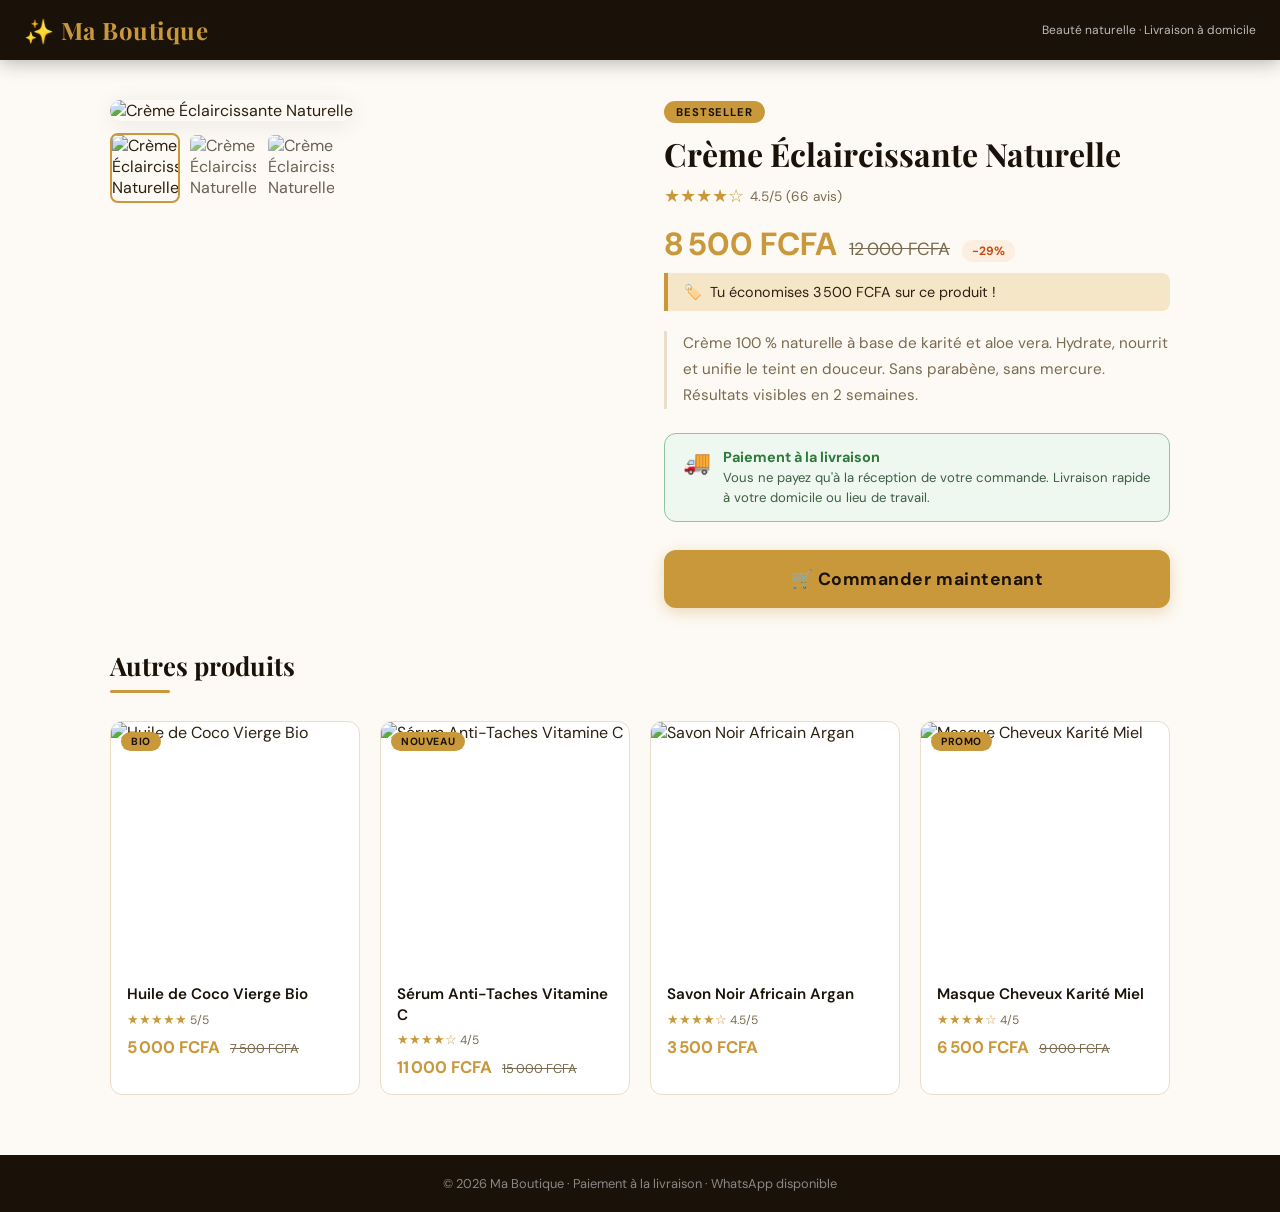
==== index.html @ 81b811c7 "Add files via upload" ====
<!DOCTYPE html>
<html lang="fr">
<head>
  <meta charset="UTF-8" />
  <meta name="viewport" content="width=device-width, initial-scale=1.0" />
  <title>Ma Boutique</title>
  <meta name="description" content="Produits naturels de beauté — paiement à la livraison" />
  <link rel="preconnect" href="https://fonts.googleapis.com" />
  <link rel="preconnect" href="https://fonts.gstatic.com" crossorigin />
  <link href="https://fonts.googleapis.com/css2?family=Playfair+Display:wght@700&family=DM+Sans:wght@400;600;700&display=swap" rel="stylesheet" />
  <link rel="stylesheet" href="css/style.css" />
</head>
<body>

<!-- ===== HEADER ===== -->
<header class="site-header">
  <a href="index.html" class="logo">✨ Ma Boutique</a>
  <div class="tagline">Beauté naturelle · Livraison à domicile</div>
</header>

<!-- ===== PRODUCT PAGE ===== -->
<main class="product-page">
  <div class="product-layout">

    <!-- Galerie -->
    <div class="gallery">
      <img id="main-img" src="" alt="Produit" class="gallery-main" />
      <div class="gallery-thumbs" id="thumbs-row"></div>
    </div>

    <!-- Infos produit -->
    <div class="product-info">
      <div id="prod-badge" class="product-badge" style="display:none"></div>
      <h1 class="product-name" id="prod-name">Chargement…</h1>

      <div class="stars-row">
        <span class="stars" id="prod-stars"></span>
        <span class="stars-count" id="prod-stars-count"></span>
      </div>

      <div class="price-block">
        <span class="price-real" id="prod-price"></span>
        <span class="price-old" id="prod-old-price"></span>
        <span class="discount-badge" id="prod-discount" style="display:none"></span>
      </div>

      <div class="price-bar">
        🏷️ <span id="price-bar-text">Prix spécial boutique en ligne</span>
      </div>

      <p class="product-description" id="prod-desc"></p>

      <div class="livraison-notice">
        <div class="icon">🚚</div>
        <div>
          <strong>Paiement à la livraison</strong>
          <p>Vous ne payez qu'à la réception de votre commande. Livraison rapide à votre domicile ou lieu de travail.</p>
        </div>
      </div>

      <button class="btn-commander" id="btn-commander" onclick="openOrderModal()">
        🛒 Commander maintenant
      </button>
    </div>

  </div>
</main>

<!-- ===== AUTRES PRODUITS ===== -->
<section class="autres-produits">
  <h2 class="section-title">Autres produits</h2>
  <div class="section-divider"></div>
  <div class="products-grid" id="autres-grid"></div>
</section>

<footer class="site-footer">
  © <span id="year"></span> Ma Boutique · Paiement à la livraison · WhatsApp disponible
</footer>

<!-- ===== MODAL COMMANDE ===== -->
<div class="modal-overlay" id="order-modal">
  <div class="modal-box" id="modal-inner">
    <button class="modal-close" onclick="closeOrderModal()">✕</button>
    <h2 class="modal-title">📦 Votre commande</h2>
    <p class="modal-subtitle" id="modal-subtitle">Remplis le formulaire ci-dessous et on te livre !</p>

    <div id="form-area">
      <div class="form-row">
        <div class="form-group">
          <label for="f-nom">Nom complet *</label>
          <input type="text" id="f-nom" placeholder="Ex : Awa Traoré" required />
        </div>
        <div class="form-group">
          <label for="f-qty">Quantité *</label>
          <input type="number" id="f-qty" min="1" value="1" placeholder="1" required />
        </div>
      </div>

      <div class="form-group">
        <label for="f-tel">Numéro WhatsApp / Appel *</label>
        <input type="tel" id="f-tel" placeholder="Ex : 97000000" required />
      </div>

      <div class="form-group">
        <label for="f-lieu">Lieu / Quartier de livraison *</label>
        <input type="text" id="f-lieu" placeholder="Ex : Cotonou, Akpakpa Dodomè" required />
      </div>

      <div class="form-group">
        <label for="f-adresse">Adresse précise (optionnel)</label>
        <input type="text" id="f-adresse" placeholder="Ex : Rue de l'Eglise, face à la pharmacie" />
      </div>

      <div class="form-group">
        <label for="f-note">Message / Remarque (optionnel)</label>
        <textarea id="f-note" rows="2" placeholder="Ex : Appelez avant de venir, disponible l'après-midi…"></textarea>
      </div>

      <div class="form-note">
        ✅ Votre commande sera confirmée par WhatsApp. Paiement uniquement à la livraison.
      </div>

      <button class="btn-enregistrer" id="btn-save" onclick="saveOrder()">
        ✅ Enregistrer ma commande
      </button>
    </div>

    <!-- CONFIRMATION -->
    <div id="confirm-area" style="display:none" class="confirm-box">
      <div class="confirm-icon">✅</div>
      <div class="confirm-title">Commande enregistrée !</div>
      <div class="confirm-msg">
        Merci <strong id="confirm-name"></strong> ! Votre commande a bien été reçue.<br>
        Vous serez contacté(e) sur le <strong id="confirm-tel"></strong> pour la livraison.<br>
        <em>💳 Le paiement se fait uniquement à la livraison.</em>
      </div>
      <button class="btn-ok" onclick="closeOrderModal()">Fermer</button>
    </div>
  </div>
</div>

<script src="js/data.js"></script>
<script>
// ========== INIT ==========
document.getElementById('year').textContent = new Date().getFullYear();

const params = new URLSearchParams(location.search);
const productId = parseInt(params.get('id')) || 1;
const products = getProducts();
let currentProduct = products.find(p => p.id === productId) || products[0];

function starsHTML(n) {
  let s = '';
  for (let i = 1; i <= 5; i++) {
    if (i <= Math.floor(n)) s += '★';
    else if (i - 0.5 <= n) s += '☆';
    else s += '☆';
  }
  return s;
}

function formatPrice(p) {
  return p.toLocaleString('fr-FR') + ' FCFA';
}

// ========== CHARGER PRODUIT ==========
function loadProduct(p) {
  currentProduct = p;
  document.title = p.name + ' — Ma Boutique';

  // Badge
  const badge = document.getElementById('prod-badge');
  if (p.badge) { badge.textContent = p.badge; badge.style.display = 'inline-block'; }
  else badge.style.display = 'none';

  document.getElementById('prod-name').textContent = p.name;

  // Stars
  document.getElementById('prod-stars').textContent = starsHTML(p.stars);
  document.getElementById('prod-stars-count').textContent = p.stars + '/5 (' + (Math.floor(Math.random()*80)+20) + ' avis)';

  // Prix
  document.getElementById('prod-price').textContent = formatPrice(p.price);
  const oldEl = document.getElementById('prod-old-price');
  const discEl = document.getElementById('prod-discount');
  if (p.oldPrice) {
    oldEl.textContent = formatPrice(p.oldPrice);
    const pct = Math.round((1 - p.price/p.oldPrice)*100);
    discEl.textContent = '-' + pct + '%';
    discEl.style.display = 'inline-block';
  } else {
    oldEl.textContent = '';
    discEl.style.display = 'none';
  }

  document.getElementById('prod-desc').textContent = p.description;

  // Galerie
  const imgs = p.images;
  document.getElementById('main-img').src = imgs[0];
  document.getElementById('main-img').alt = p.name;
  const thumbs = document.getElementById('thumbs-row');
  thumbs.innerHTML = '';
  imgs.forEach((src, i) => {
    const img = document.createElement('img');
    img.src = src;
    img.alt = p.name + ' image ' + (i+1);
    img.className = 'gallery-thumb' + (i===0?' active':'');
    img.onclick = () => {
      document.getElementById('main-img').src = src;
      document.querySelectorAll('.gallery-thumb').forEach(t => t.classList.remove('active'));
      img.classList.add('active');
    };
    thumbs.appendChild(img);
  });

  // Prix bar
  if (p.oldPrice) {
    const eco = p.oldPrice - p.price;
    document.getElementById('price-bar-text').textContent = 'Tu économises ' + formatPrice(eco) + ' sur ce produit !';
  } else {
    document.getElementById('price-bar-text').textContent = 'Prix boutique en ligne — Paiement à la livraison';
  }

  // Scroll haut
  window.scrollTo({top: 0, behavior: 'smooth'});
}

// ========== AUTRES PRODUITS ==========
function loadOtherProducts() {
  const autres = products.filter(p => p.id !== currentProduct.id);
  const grid = document.getElementById('autres-grid');
  grid.innerHTML = '';
  autres.forEach(p => {
    const card = document.createElement('div');
    card.className = 'product-card';
    card.onclick = () => {
      history.pushState(null, '', '?id=' + p.id);
      loadProduct(p);
      loadOtherProducts();
    };
    card.innerHTML = `
      <div class="card-img-wrap">
        <img src="${p.images[0]}" alt="${p.name}" loading="lazy"/>
        ${p.badge ? `<span class="card-badge">${p.badge}</span>` : ''}
      </div>
      <div class="card-body">
        <div class="card-name">${p.name}</div>
        <div class="card-stars">${starsHTML(p.stars)} <small style="color:#7A6A4F;font-size:.75rem">${p.stars}/5</small></div>
        <div>
          <span class="card-price">${formatPrice(p.price)}</span>
          ${p.oldPrice ? `<span class="card-price-old">${formatPrice(p.oldPrice)}</span>` : ''}
        </div>
      </div>`;
    grid.appendChild(card);
  });
}

loadProduct(currentProduct);
loadOtherProducts();

// ========== MODAL ==========
function openOrderModal() {
  document.getElementById('order-modal').classList.add('open');
  document.getElementById('form-area').style.display = 'block';
  document.getElementById('confirm-area').style.display = 'none';
  document.getElementById('modal-subtitle').textContent = currentProduct.name + ' — ' + formatPrice(currentProduct.price);
  document.getElementById('f-qty').value = 1;
  document.body.style.overflow = 'hidden';
}

function closeOrderModal() {
  document.getElementById('order-modal').classList.remove('open');
  document.body.style.overflow = '';
}

document.getElementById('order-modal').addEventListener('click', function(e) {
  if (e.target === this) closeOrderModal();
});

// ========== ENREGISTRER COMMANDE ==========
function saveOrder() {
  const nom = document.getElementById('f-nom').value.trim();
  const qty = document.getElementById('f-qty').value;
  const tel = document.getElementById('f-tel').value.trim();
  const lieu = document.getElementById('f-lieu').value.trim();
  const adresse = document.getElementById('f-adresse').value.trim();
  const note = document.getElementById('f-note').value.trim();

  if (!nom || !tel || !lieu) {
    alert('⚠️ Merci de remplir les champs obligatoires (Nom, Téléphone, Lieu de livraison).');
    return;
  }

  const btn = document.getElementById('btn-save');
  btn.disabled = true;
  btn.innerHTML = '<span class="spinner"></span> Envoi en cours…';

  // Construire le message WhatsApp
  const total = formatPrice(currentProduct.price * parseInt(qty));
  const msg = [
    '🛒 *NOUVELLE COMMANDE*',
    '━━━━━━━━━━━━━━━━━━━',
    '📦 Produit : ' + currentProduct.name,
    '🔢 Quantité : ' + qty,
    '💰 Total : ' + total,
    '━━━━━━━━━━━━━━━━━━━',
    '👤 Client : ' + nom,
    '📞 Téléphone : ' + tel,
    '📍 Lieu : ' + lieu,
    adresse ? '🏠 Adresse : ' + adresse : '',
    note ? '📝 Note : ' + note : '',
    '━━━━━━━━━━━━━━━━━━━',
    '✅ Paiement : À la livraison',
    '📅 Date : ' + new Date().toLocaleString('fr-FR')
  ].filter(Boolean).join('\n');

  const encoded = encodeURIComponent(msg);
  const waUrl = 'https://wa.me/' + WHATSAPP_NUMBER + '?text=' + encoded;

  // Envoyer vers WhatsApp
  window.open(waUrl, '_blank');

  setTimeout(() => {
    btn.disabled = false;
    btn.innerHTML = '✅ Enregistrer ma commande';
    document.getElementById('form-area').style.display = 'none';
    document.getElementById('confirm-name').textContent = nom;
    document.getElementById('confirm-tel').textContent = tel;
    document.getElementById('confirm-area').style.display = 'block';
  }, 1200);
}
</script>
</body>
</html>
---- css/style.css ----
/* ===== RESET & BASE ===== */
*, *::before, *::after { box-sizing: border-box; margin: 0; padding: 0; }

:root {
  --gold: #C9983B;
  --gold-light: #F5E6C8;
  --dark: #1A1208;
  --text: #2D2010;
  --muted: #7A6A4F;
  --bg: #FDFAF5;
  --white: #FFFFFF;
  --border: #E8DEC9;
  --success: #2D7A3A;
  --radius: 12px;
  --shadow: 0 4px 24px rgba(26,18,8,0.08);
  --shadow-lg: 0 12px 48px rgba(26,18,8,0.15);
}

html { scroll-behavior: smooth; }

body {
  font-family: 'DM Sans', 'Segoe UI', sans-serif;
  background: var(--bg);
  color: var(--text);
  min-height: 100vh;
}

/* ===== HEADER ===== */
.site-header {
  background: var(--dark);
  color: #fff;
  padding: 14px 24px;
  display: flex;
  align-items: center;
  justify-content: space-between;
  position: sticky;
  top: 0;
  z-index: 100;
  box-shadow: 0 2px 20px rgba(0,0,0,0.3);
}

.site-header .logo {
  font-family: 'Playfair Display', Georgia, serif;
  font-size: 1.5rem;
  font-weight: 700;
  color: var(--gold);
  text-decoration: none;
  letter-spacing: 0.02em;
}

.site-header .tagline {
  font-size: 0.75rem;
  color: #bbb;
  text-align: right;
}

/* ===== PRODUCT PAGE ===== */
.product-page {
  max-width: 1100px;
  margin: 0 auto;
  padding: 40px 20px;
}

.product-layout {
  display: grid;
  grid-template-columns: 1fr 1fr;
  gap: 48px;
  align-items: start;
}

@media (max-width: 720px) {
  .product-layout { grid-template-columns: 1fr; gap: 28px; }
  .product-page { padding: 20px 16px; }
}

/* ===== GALLERY ===== */
.gallery { position: relative; }

.gallery-main {
  width: 100%;
  aspect-ratio: 1/1;
  object-fit: cover;
  border-radius: var(--radius);
  box-shadow: var(--shadow);
  cursor: zoom-in;
  transition: transform 0.3s;
}
.gallery-main:hover { transform: scale(1.01); }

.gallery-thumbs {
  display: flex;
  gap: 8px;
  margin-top: 12px;
  flex-wrap: wrap;
}

.gallery-thumb {
  width: 70px;
  height: 70px;
  object-fit: cover;
  border-radius: 8px;
  cursor: pointer;
  border: 2px solid transparent;
  transition: border-color 0.2s, transform 0.2s;
  opacity: 0.7;
}
.gallery-thumb:hover { opacity: 1; transform: scale(1.05); }
.gallery-thumb.active { border-color: var(--gold); opacity: 1; }

/* ===== PRODUCT INFO ===== */
.product-badge {
  display: inline-block;
  background: var(--gold);
  color: var(--dark);
  font-size: 0.7rem;
  font-weight: 700;
  text-transform: uppercase;
  letter-spacing: 0.08em;
  padding: 4px 12px;
  border-radius: 20px;
  margin-bottom: 12px;
}

.product-name {
  font-family: 'Playfair Display', Georgia, serif;
  font-size: 2rem;
  font-weight: 700;
  line-height: 1.2;
  color: var(--dark);
  margin-bottom: 12px;
}

@media (max-width: 720px) {
  .product-name { font-size: 1.5rem; }
}

.stars-row {
  display: flex;
  align-items: center;
  gap: 6px;
  margin-bottom: 16px;
}

.stars { color: var(--gold); font-size: 1.1rem; }
.stars-count { font-size: 0.85rem; color: var(--muted); }

.price-block {
  display: flex;
  align-items: baseline;
  gap: 12px;
  margin-bottom: 8px;
}

.price-real {
  font-size: 2rem;
  font-weight: 700;
  color: var(--gold);
}

.price-old {
  font-size: 1.1rem;
  color: var(--muted);
  text-decoration: line-through;
}

.discount-badge {
  background: #FCEEE0;
  color: #C84B11;
  font-size: 0.75rem;
  font-weight: 700;
  padding: 3px 10px;
  border-radius: 20px;
}

.price-bar {
  background: var(--gold-light);
  border-left: 4px solid var(--gold);
  border-radius: 0 8px 8px 0;
  padding: 10px 16px;
  margin-bottom: 20px;
  font-size: 0.9rem;
  color: var(--text);
  display: flex;
  align-items: center;
  gap: 8px;
}

.product-description {
  font-size: 0.95rem;
  line-height: 1.7;
  color: var(--muted);
  margin-bottom: 24px;
  border-left: 3px solid var(--border);
  padding-left: 16px;
}

.livraison-notice {
  background: #EEF7F0;
  border: 1px solid #8BC99A;
  border-radius: var(--radius);
  padding: 14px 18px;
  margin-bottom: 28px;
  display: flex;
  align-items: flex-start;
  gap: 12px;
}

.livraison-notice .icon { font-size: 1.4rem; }

.livraison-notice strong {
  display: block;
  color: var(--success);
  font-size: 0.9rem;
  font-weight: 700;
  margin-bottom: 2px;
}

.livraison-notice p {
  font-size: 0.82rem;
  color: #3D5E42;
  line-height: 1.5;
}

/* ===== BOUTON COMMANDER ===== */
.btn-commander {
  width: 100%;
  background: var(--gold);
  color: var(--dark);
  border: none;
  border-radius: var(--radius);
  padding: 18px 32px;
  font-size: 1.1rem;
  font-weight: 700;
  font-family: inherit;
  letter-spacing: 0.03em;
  cursor: pointer;
  transition: background 0.2s, transform 0.15s, box-shadow 0.2s;
  box-shadow: 0 4px 16px rgba(201,152,59,0.35);
  display: flex;
  align-items: center;
  justify-content: center;
  gap: 10px;
}
.btn-commander:hover {
  background: #B5842A;
  transform: translateY(-2px);
  box-shadow: 0 8px 28px rgba(201,152,59,0.4);
}
.btn-commander:active { transform: translateY(0); }

/* ===== AUTRES PRODUITS ===== */
.autres-produits {
  max-width: 1100px;
  margin: 0 auto 60px;
  padding: 0 20px;
}

.section-title {
  font-family: 'Playfair Display', Georgia, serif;
  font-size: 1.6rem;
  color: var(--dark);
  margin-bottom: 8px;
}

.section-divider {
  width: 60px;
  height: 3px;
  background: var(--gold);
  border-radius: 2px;
  margin-bottom: 28px;
}

.products-grid {
  display: grid;
  grid-template-columns: repeat(auto-fill, minmax(220px, 1fr));
  gap: 20px;
}

.product-card {
  background: var(--white);
  border-radius: var(--radius);
  overflow: hidden;
  border: 1px solid var(--border);
  cursor: pointer;
  transition: transform 0.25s, box-shadow 0.25s;
  text-decoration: none;
  color: inherit;
  display: block;
}
.product-card:hover {
  transform: translateY(-4px);
  box-shadow: var(--shadow-lg);
}

.card-img-wrap {
  position: relative;
  aspect-ratio: 1/1;
  overflow: hidden;
}

.card-img-wrap img {
  width: 100%;
  height: 100%;
  object-fit: cover;
  transition: transform 0.4s;
}
.product-card:hover .card-img-wrap img { transform: scale(1.06); }

.card-badge {
  position: absolute;
  top: 10px;
  left: 10px;
  background: var(--gold);
  color: var(--dark);
  font-size: 0.65rem;
  font-weight: 700;
  text-transform: uppercase;
  letter-spacing: 0.06em;
  padding: 3px 10px;
  border-radius: 20px;
}

.card-body {
  padding: 14px 16px 16px;
}

.card-name {
  font-weight: 600;
  font-size: 0.95rem;
  color: var(--dark);
  margin-bottom: 6px;
  line-height: 1.35;
}

.card-stars { color: var(--gold); font-size: 0.8rem; margin-bottom: 8px; }

.card-price {
  font-size: 1.05rem;
  font-weight: 700;
  color: var(--gold);
}

.card-price-old {
  font-size: 0.8rem;
  color: var(--muted);
  text-decoration: line-through;
  margin-left: 6px;
}

/* ===== MODAL ===== */
.modal-overlay {
  display: none;
  position: fixed;
  inset: 0;
  background: rgba(10,8,4,0.7);
  z-index: 1000;
  overflow-y: auto;
  padding: 20px;
  backdrop-filter: blur(4px);
  -webkit-backdrop-filter: blur(4px);
}
.modal-overlay.open { display: flex; align-items: flex-start; justify-content: center; }

.modal-box {
  background: var(--white);
  border-radius: 20px;
  padding: 36px;
  width: 100%;
  max-width: 520px;
  position: relative;
  margin: auto;
  box-shadow: var(--shadow-lg);
  animation: slideUp 0.3s ease;
}

@keyframes slideUp {
  from { opacity: 0; transform: translateY(30px); }
  to { opacity: 1; transform: translateY(0); }
}

.modal-close {
  position: absolute;
  top: 18px;
  right: 18px;
  background: none;
  border: none;
  font-size: 1.4rem;
  cursor: pointer;
  color: var(--muted);
  line-height: 1;
  padding: 4px 8px;
  border-radius: 6px;
  transition: background 0.2s;
}
.modal-close:hover { background: var(--border); }

.modal-title {
  font-family: 'Playfair Display', Georgia, serif;
  font-size: 1.4rem;
  color: var(--dark);
  margin-bottom: 4px;
}
.modal-subtitle {
  font-size: 0.85rem;
  color: var(--muted);
  margin-bottom: 24px;
}

.form-group {
  margin-bottom: 16px;
}

.form-group label {
  display: block;
  font-size: 0.82rem;
  font-weight: 600;
  color: var(--text);
  margin-bottom: 6px;
  text-transform: uppercase;
  letter-spacing: 0.05em;
}

.form-group input,
.form-group select,
.form-group textarea {
  width: 100%;
  border: 1.5px solid var(--border);
  border-radius: 8px;
  padding: 11px 14px;
  font-size: 0.95rem;
  font-family: inherit;
  color: var(--text);
  background: var(--bg);
  outline: none;
  transition: border-color 0.2s;
}
.form-group input:focus,
.form-group select:focus,
.form-group textarea:focus { border-color: var(--gold); background: #fff; }

.form-row {
  display: grid;
  grid-template-columns: 1fr 1fr;
  gap: 12px;
}

@media (max-width: 480px) { .form-row { grid-template-columns: 1fr; } }

.form-note {
  background: #EEF7F0;
  border-radius: 8px;
  padding: 10px 14px;
  font-size: 0.82rem;
  color: #3D5E42;
  margin-bottom: 20px;
  display: flex;
  align-items: center;
  gap: 8px;
}

.btn-enregistrer {
  width: 100%;
  background: var(--dark);
  color: #fff;
  border: none;
  border-radius: var(--radius);
  padding: 16px;
  font-size: 1rem;
  font-weight: 700;
  font-family: inherit;
  cursor: pointer;
  transition: background 0.2s, transform 0.15s;
  display: flex;
  align-items: center;
  justify-content: center;
  gap: 8px;
}
.btn-enregistrer:hover { background: #2D1F0A; transform: translateY(-1px); }
.btn-enregistrer:disabled { background: var(--muted); cursor: not-allowed; transform: none; }

/* ===== CONFIRMATION ===== */
.confirm-box {
  text-align: center;
  padding: 20px 0;
}
.confirm-icon {
  font-size: 4rem;
  margin-bottom: 16px;
  animation: pop 0.4s ease;
}
@keyframes pop {
  0% { transform: scale(0.5); opacity: 0; }
  70% { transform: scale(1.15); }
  100% { transform: scale(1); opacity: 1; }
}
.confirm-title {
  font-family: 'Playfair Display', Georgia, serif;
  font-size: 1.5rem;
  color: var(--success);
  margin-bottom: 10px;
}
.confirm-msg {
  font-size: 0.9rem;
  color: var(--muted);
  line-height: 1.6;
  margin-bottom: 24px;
}
.btn-ok {
  background: var(--gold);
  color: var(--dark);
  border: none;
  border-radius: var(--radius);
  padding: 14px 40px;
  font-size: 1rem;
  font-weight: 700;
  font-family: inherit;
  cursor: pointer;
  transition: background 0.2s;
}
.btn-ok:hover { background: #B5842A; }

/* ===== FOOTER ===== */
.site-footer {
  background: var(--dark);
  color: #888;
  text-align: center;
  padding: 20px;
  font-size: 0.8rem;
}

/* ===== LOADER SPINNER ===== */
.spinner {
  width: 18px;
  height: 18px;
  border: 2px solid rgba(255,255,255,0.4);
  border-top-color: #fff;
  border-radius: 50%;
  animation: spin 0.7s linear infinite;
  display: inline-block;
}
@keyframes spin { to { transform: rotate(360deg); } }

/* ===== DASHBOARD ===== */
.dash-page {
  max-width: 1000px;
  margin: 0 auto;
  padding: 40px 20px;
}

.dash-header {
  display: flex;
  align-items: center;
  justify-content: space-between;
  margin-bottom: 32px;
  flex-wrap: wrap;
  gap: 12px;
}

.dash-title {
  font-family: 'Playfair Display', Georgia, serif;
  font-size: 1.8rem;
  color: var(--dark);
}

.btn-add {
  background: var(--gold);
  color: var(--dark);
  border: none;
  border-radius: var(--radius);
  padding: 12px 24px;
  font-size: 0.9rem;
  font-weight: 700;
  font-family: inherit;
  cursor: pointer;
  display: flex;
  align-items: center;
  gap: 8px;
  transition: background 0.2s;
}
.btn-add:hover { background: #B5842A; }

.dash-table {
  width: 100%;
  border-collapse: collapse;
  background: var(--white);
  border-radius: var(--radius);
  overflow: hidden;
  box-shadow: var(--shadow);
}

.dash-table th {
  background: var(--dark);
  color: #eee;
  font-size: 0.78rem;
  text-transform: uppercase;
  letter-spacing: 0.08em;
  padding: 13px 16px;
  text-align: left;
}

.dash-table td {
  padding: 12px 16px;
  border-bottom: 1px solid var(--border);
  font-size: 0.9rem;
  vertical-align: middle;
}

.dash-table tr:last-child td { border-bottom: none; }
.dash-table tr:hover td { background: var(--gold-light); }

.dash-table .thumb {
  width: 50px;
  height: 50px;
  object-fit: cover;
  border-radius: 6px;
}

.btn-icon {
  background: none;
  border: 1px solid var(--border);
  border-radius: 6px;
  padding: 6px 10px;
  cursor: pointer;
  font-size: 0.85rem;
  transition: background 0.2s;
}
.btn-icon.edit:hover { background: #EEF7F0; border-color: #8BC99A; color: var(--success); }
.btn-icon.del:hover { background: #FCEEE0; border-color: #F5A983; color: #C84B11; }

/* ===== LOGIN ===== */
.login-page {
  min-height: 100vh;
  display: flex;
  align-items: center;
  justify-content: center;
  background: var(--dark);
}

.login-box {
  background: var(--white);
  border-radius: 20px;
  padding: 48px 40px;
  width: 100%;
  max-width: 380px;
  text-align: center;
  box-shadow: var(--shadow-lg);
}

.login-logo {
  font-family: 'Playfair Display', Georgia, serif;
  font-size: 2rem;
  color: var(--gold);
  margin-bottom: 6px;
}

.login-sub {
  font-size: 0.85rem;
  color: var(--muted);
  margin-bottom: 28px;
}

.login-box input {
  width: 100%;
  border: 1.5px solid var(--border);
  border-radius: 8px;
  padding: 12px 16px;
  font-size: 1rem;
  font-family: inherit;
  margin-bottom: 12px;
  outline: none;
  text-align: center;
}
.login-box input:focus { border-color: var(--gold); }

.btn-login {
  width: 100%;
  background: var(--gold);
  color: var(--dark);
  border: none;
  border-radius: var(--radius);
  padding: 14px;
  font-size: 1rem;
  font-weight: 700;
  font-family: inherit;
  cursor: pointer;
  transition: background 0.2s;
  margin-top: 4px;
}
.btn-login:hover { background: #B5842A; }

.error-msg {
  color: #C84B11;
  font-size: 0.83rem;
  margin-top: 8px;
  display: none;
}
.error-msg.show { display: block; }

/* ===== FORM ADMIN PRODUIT ===== */
.admin-form {
  background: var(--white);
  border-radius: var(--radius);
  padding: 28px;
  border: 1px solid var(--border);
  margin-bottom: 32px;
  box-shadow: var(--shadow);
}

.admin-form h2 {
  font-family: 'Playfair Display', Georgia, serif;
  font-size: 1.2rem;
  color: var(--dark);
  margin-bottom: 20px;
}

.tag-mobile {
  display: none;
}

@media (max-width: 600px) {
  .tag-desktop { display: none; }
  .tag-mobile { display: block; }
  .dash-table th:nth-child(3),
  .dash-table td:nth-child(3),
  .dash-table th:nth-child(4),
  .dash-table td:nth-child(4) { display: none; }
}
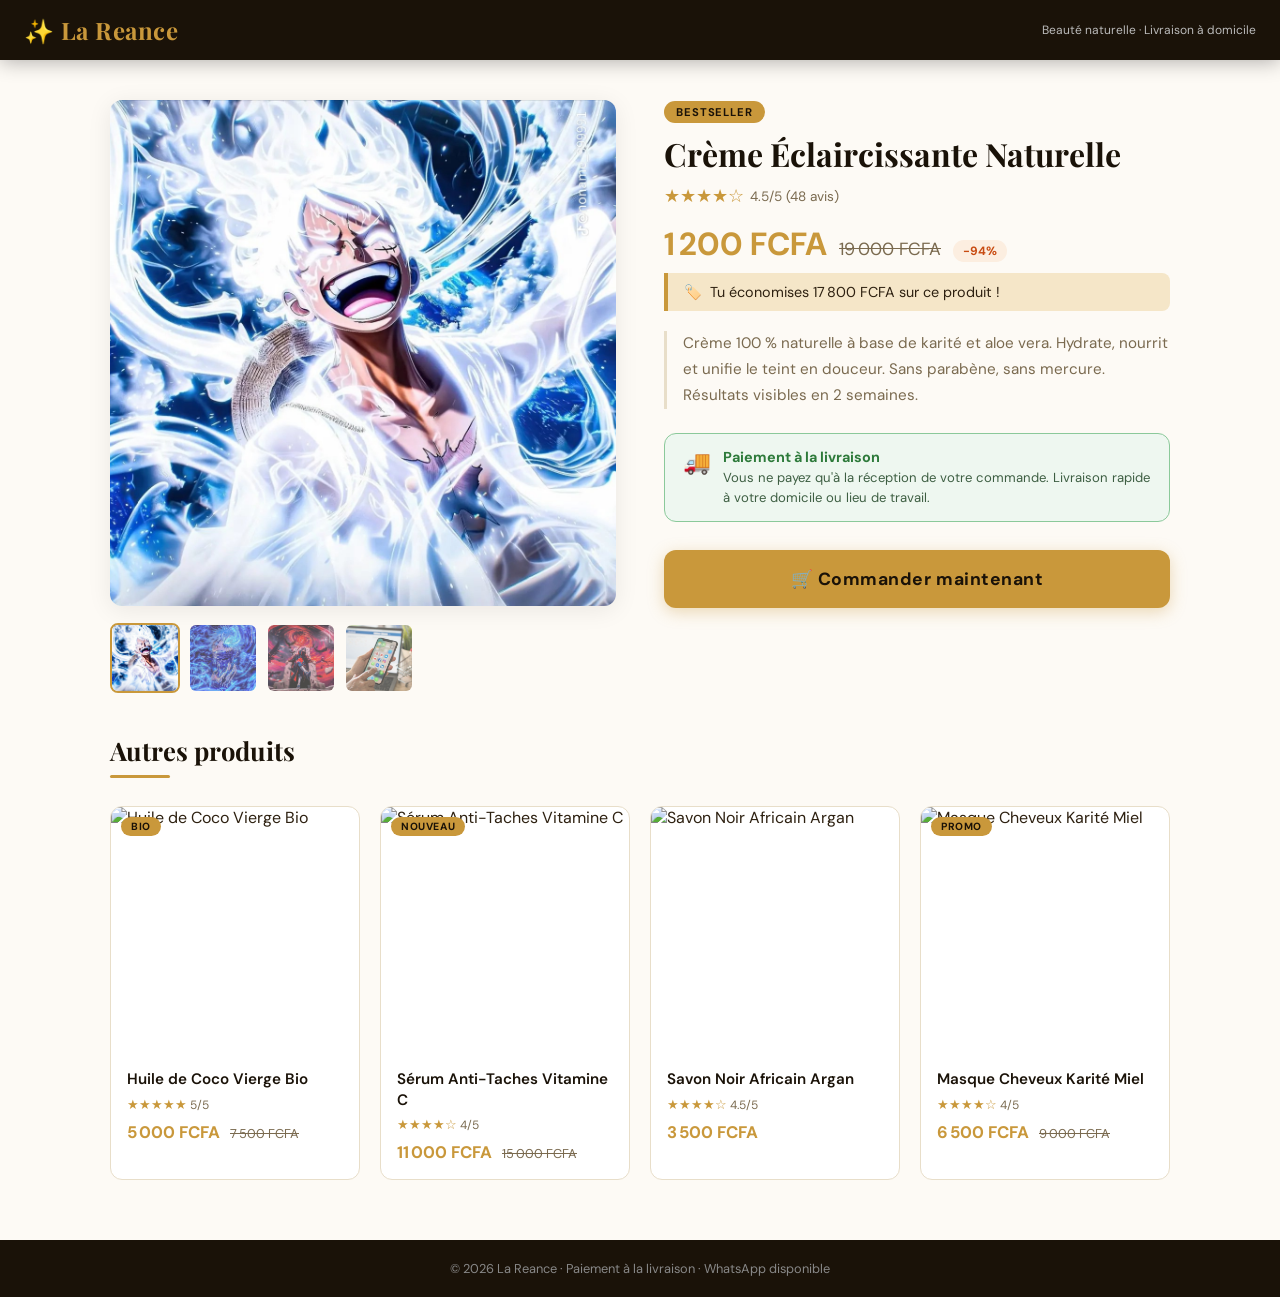
==== commit ea8f79a8: "Add files via upload" ====
--- a/index.html
+++ b/index.html
@@ -3,7 +3,7 @@
 <head>
   <meta charset="UTF-8" />
   <meta name="viewport" content="width=device-width, initial-scale=1.0" />
-  <title>Ma Boutique</title>
+  <title>La Reance</title>
   <meta name="description" content="Produits naturels de beauté — paiement à la livraison" />
   <link rel="preconnect" href="https://fonts.googleapis.com" />
   <link rel="preconnect" href="https://fonts.gstatic.com" crossorigin />
@@ -14,7 +14,7 @@
 
 <!-- ===== HEADER ===== -->
 <header class="site-header">
-  <a href="index.html" class="logo">✨ Ma Boutique</a>
+  <a href="index.html" class="logo">✨ La Reance</a>
   <div class="tagline">Beauté naturelle · Livraison à domicile</div>
 </header>
 
@@ -74,7 +74,7 @@
 </section>
 
 <footer class="site-footer">
-  © <span id="year"></span> Ma Boutique · Paiement à la livraison · WhatsApp disponible
+  © <span id="year"></span> La Reance · Paiement à la livraison · WhatsApp disponible
 </footer>
 
 <!-- ===== MODAL COMMANDE ===== -->
@@ -117,7 +117,7 @@
       </div>
 
       <div class="form-note">
-        ✅ Votre commande sera confirmée par WhatsApp. Paiement uniquement à la livraison.
+        ✅ Votre commande sera enregistrée automatiquement. Paiement uniquement à la livraison.
       </div>
 
       <button class="btn-enregistrer" id="btn-save" onclick="saveOrder()">
@@ -134,7 +134,16 @@
         Vous serez contacté(e) sur le <strong id="confirm-tel"></strong> pour la livraison.<br>
         <em>💳 Le paiement se fait uniquement à la livraison.</em>
       </div>
-      <button class="btn-ok" onclick="closeOrderModal()">Fermer</button>
+      <!-- Bouton WhatsApp optionnel -->
+      <div style="margin:16px 0 8px">
+        <p style="font-size:.82rem;color:#7A6A4F;margin-bottom:10px">Vous pouvez aussi envoyer votre commande via WhatsApp :</p>
+        <button class="btn-ok" id="btn-whatsapp" onclick="sendWhatsApp()" style="background:#25D366;color:#fff;display:flex;align-items:center;gap:8px;margin:0 auto">
+          📱 Confirmer sur WhatsApp
+        </button>
+      </div>
+      <button onclick="closeOrderModal()" style="margin-top:10px;background:none;border:none;color:var(--muted);font-size:.85rem;cursor:pointer;text-decoration:underline">
+        Non merci, fermer
+      </button>
     </div>
   </div>
 </div>
@@ -166,7 +175,7 @@
 // ========== CHARGER PRODUIT ==========
 function loadProduct(p) {
   currentProduct = p;
-  document.title = p.name + ' — Ma Boutique';
+  document.title = p.name + ' — La Reance';
 
   // Badge
   const badge = document.getElementById('prod-badge');
@@ -279,6 +288,9 @@
 });
 
 // ========== ENREGISTRER COMMANDE ==========
+const WEB3FORMS_KEY = "ecc1c49c-684c-47b9-9339-2b8975158170";
+let lastOrderMsg = '';
+
 function saveOrder() {
   const nom = document.getElementById('f-nom').value.trim();
   const qty = document.getElementById('f-qty').value;
@@ -296,9 +308,10 @@
   btn.disabled = true;
   btn.innerHTML = '<span class="spinner"></span> Envoi en cours…';
 
-  // Construire le message WhatsApp
   const total = formatPrice(currentProduct.price * parseInt(qty));
-  const msg = [
+
+  // Message pour WhatsApp (gardé en mémoire)
+  lastOrderMsg = [
     '🛒 *NOUVELLE COMMANDE*',
     '━━━━━━━━━━━━━━━━━━━',
     '📦 Produit : ' + currentProduct.name,
@@ -315,20 +328,54 @@
     '📅 Date : ' + new Date().toLocaleString('fr-FR')
   ].filter(Boolean).join('\n');
 
-  const encoded = encodeURIComponent(msg);
-  const waUrl = 'https://wa.me/' + WHATSAPP_NUMBER + '?text=' + encoded;
-
-  // Envoyer vers WhatsApp
-  window.open(waUrl, '_blank');
-
-  setTimeout(() => {
+  // Envoi par email via Web3Forms
+  const formData = {
+    access_key: WEB3FORMS_KEY,
+    subject: '🛒 Nouvelle commande — ' + currentProduct.name,
+    from_name: 'La Reance Boutique',
+    name: nom,
+    message:
+      'PRODUIT : ' + currentProduct.name + '\n' +
+      'QUANTITÉ : ' + qty + '\n' +
+      'TOTAL : ' + total + '\n\n' +
+      'CLIENT : ' + nom + '\n' +
+      'TÉLÉPHONE : ' + tel + '\n' +
+      'LIEU : ' + lieu + '\n' +
+      (adresse ? 'ADRESSE : ' + adresse + '\n' : '') +
+      (note ? 'NOTE : ' + note + '\n' : '') +
+      '\nPAIEMENT : À la livraison\n' +
+      'DATE : ' + new Date().toLocaleString('fr-FR')
+  };
+
+  fetch('https://api.web3forms.com/submit', {
+    method: 'POST',
+    headers: { 'Content-Type': 'application/json' },
+    body: JSON.stringify(formData)
+  })
+  .then(res => res.json())
+  .then(data => {
     btn.disabled = false;
     btn.innerHTML = '✅ Enregistrer ma commande';
     document.getElementById('form-area').style.display = 'none';
     document.getElementById('confirm-name').textContent = nom;
     document.getElementById('confirm-tel').textContent = tel;
     document.getElementById('confirm-area').style.display = 'block';
-  }, 1200);
+  })
+  .catch(() => {
+    // Même en cas d'erreur réseau, on affiche la confirmation
+    btn.disabled = false;
+    btn.innerHTML = '✅ Enregistrer ma commande';
+    document.getElementById('form-area').style.display = 'none';
+    document.getElementById('confirm-name').textContent = nom;
+    document.getElementById('confirm-tel').textContent = tel;
+    document.getElementById('confirm-area').style.display = 'block';
+  });
+}
+
+// Bouton WhatsApp optionnel après confirmation
+function sendWhatsApp() {
+  const encoded = encodeURIComponent(lastOrderMsg);
+  window.open('https://wa.me/' + WHATSAPP_NUMBER + '?text=' + encoded, '_blank');
 }
 </script>
 </body>
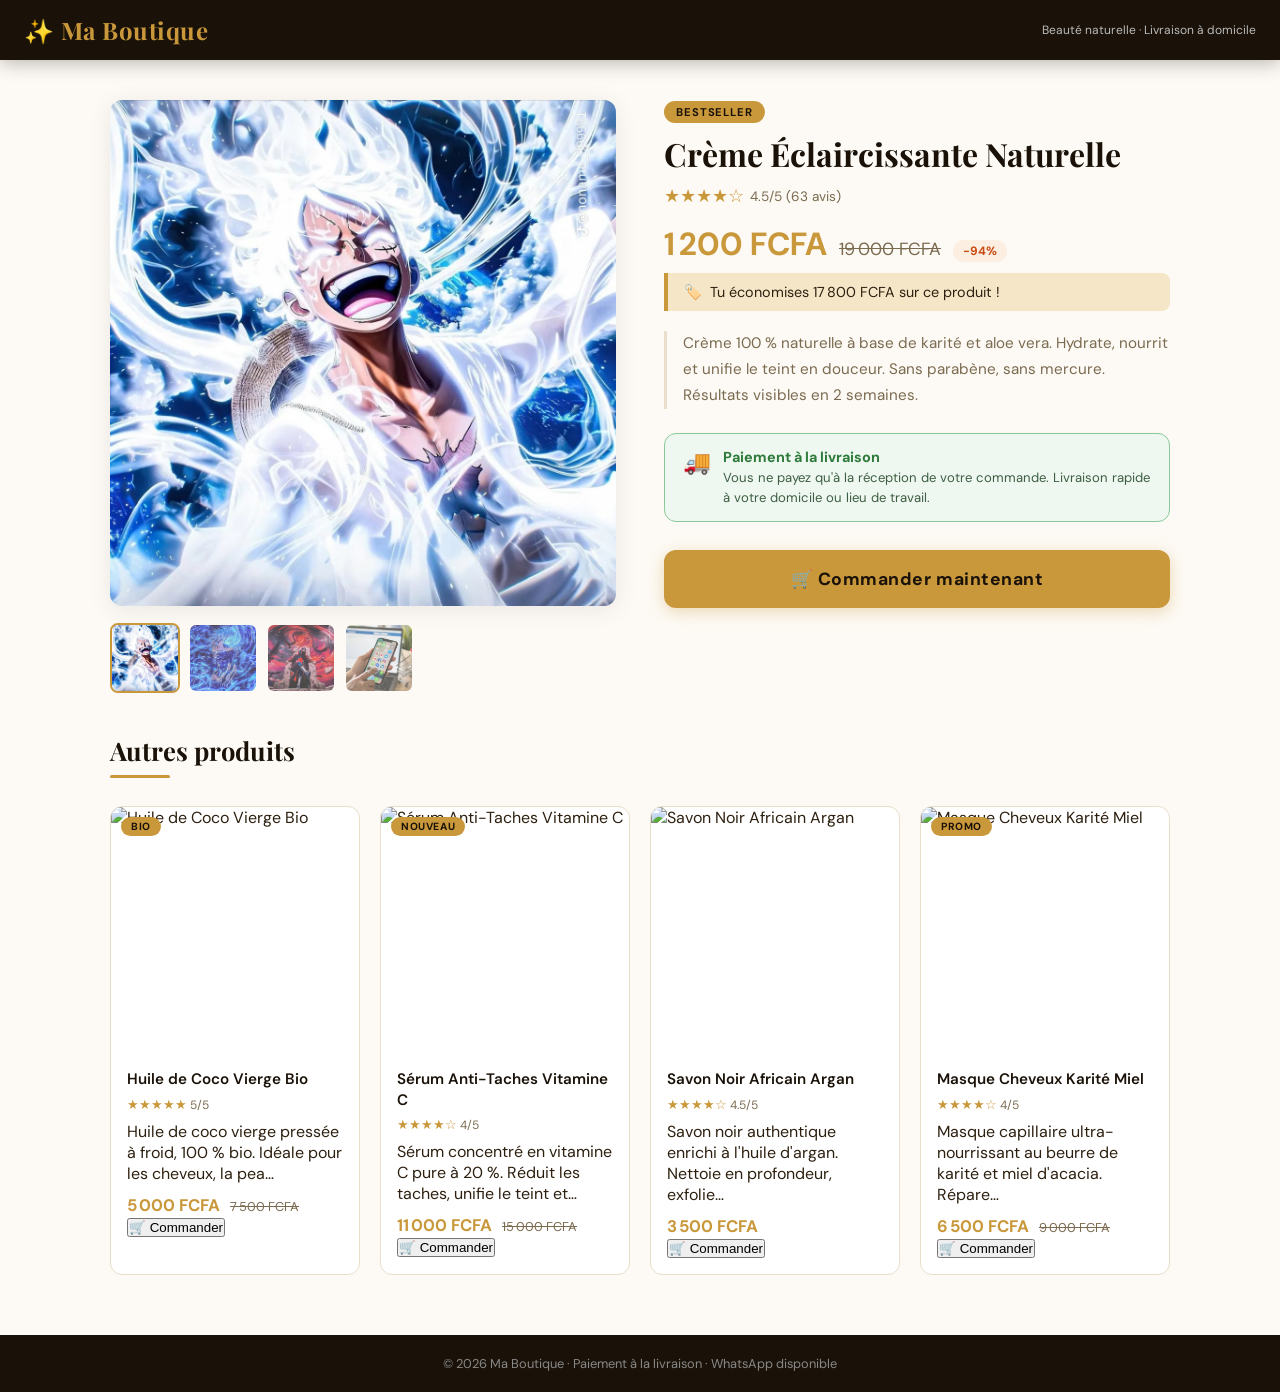
==== commit 8df1d12f: "Add files via upload" ====
--- a/index.html
+++ b/index.html
@@ -3,7 +3,7 @@
 <head>
   <meta charset="UTF-8" />
   <meta name="viewport" content="width=device-width, initial-scale=1.0" />
-  <title>La Reance</title>
+  <title>Ma Boutique</title>
   <meta name="description" content="Produits naturels de beauté — paiement à la livraison" />
   <link rel="preconnect" href="https://fonts.googleapis.com" />
   <link rel="preconnect" href="https://fonts.gstatic.com" crossorigin />
@@ -14,7 +14,7 @@
 
 <!-- ===== HEADER ===== -->
 <header class="site-header">
-  <a href="index.html" class="logo">✨ La Reance</a>
+  <a href="index.html" class="logo">✨ Ma Boutique</a>
   <div class="tagline">Beauté naturelle · Livraison à domicile</div>
 </header>
 
@@ -74,7 +74,7 @@
 </section>
 
 <footer class="site-footer">
-  © <span id="year"></span> La Reance · Paiement à la livraison · WhatsApp disponible
+  © <span id="year"></span> Ma Boutique · Paiement à la livraison · WhatsApp disponible
 </footer>
 
 <!-- ===== MODAL COMMANDE ===== -->
@@ -175,7 +175,7 @@
 // ========== CHARGER PRODUIT ==========
 function loadProduct(p) {
   currentProduct = p;
-  document.title = p.name + ' — La Reance';
+  document.title = p.name + ' — Ma Boutique';
 
   // Badge
   const badge = document.getElementById('prod-badge');
@@ -237,7 +237,7 @@
 
 // ========== AUTRES PRODUITS ==========
 function loadOtherProducts() {
-  const autres = products.filter(p => p.id !== currentProduct.id);
+  const autres = products.filter(p => p.id !== currentProduct.id).slice(0, 8);
   const grid = document.getElementById('autres-grid');
   grid.innerHTML = '';
   autres.forEach(p => {
@@ -248,6 +248,7 @@
       loadProduct(p);
       loadOtherProducts();
     };
+    const descCourt = p.description.length > 80 ? p.description.substring(0, 80) + '…' : p.description;
     card.innerHTML = `
       <div class="card-img-wrap">
         <img src="${p.images[0]}" alt="${p.name}" loading="lazy"/>
@@ -256,10 +257,12 @@
       <div class="card-body">
         <div class="card-name">${p.name}</div>
         <div class="card-stars">${starsHTML(p.stars)} <small style="color:#7A6A4F;font-size:.75rem">${p.stars}/5</small></div>
-        <div>
+        <div class="card-desc">${descCourt}</div>
+        <div style="margin-top:10px">
           <span class="card-price">${formatPrice(p.price)}</span>
           ${p.oldPrice ? `<span class="card-price-old">${formatPrice(p.oldPrice)}</span>` : ''}
         </div>
+        <button class="card-btn-commander">🛒 Commander</button>
       </div>`;
     grid.appendChild(card);
   });
@@ -289,6 +292,7 @@
 
 // ========== ENREGISTRER COMMANDE ==========
 const WEB3FORMS_KEY = "ecc1c49c-684c-47b9-9339-2b8975158170";
+const WEB3FORMS_EMAIL = "reanceservice@gmail.com";
 let lastOrderMsg = '';
 
 function saveOrder() {
@@ -332,7 +336,8 @@
   const formData = {
     access_key: WEB3FORMS_KEY,
     subject: '🛒 Nouvelle commande — ' + currentProduct.name,
-    from_name: 'La Reance Boutique',
+    from_name: 'Ma Boutique',
+    email: WEB3FORMS_EMAIL,
     name: nom,
     message:
       'PRODUIT : ' + currentProduct.name + '\n' +
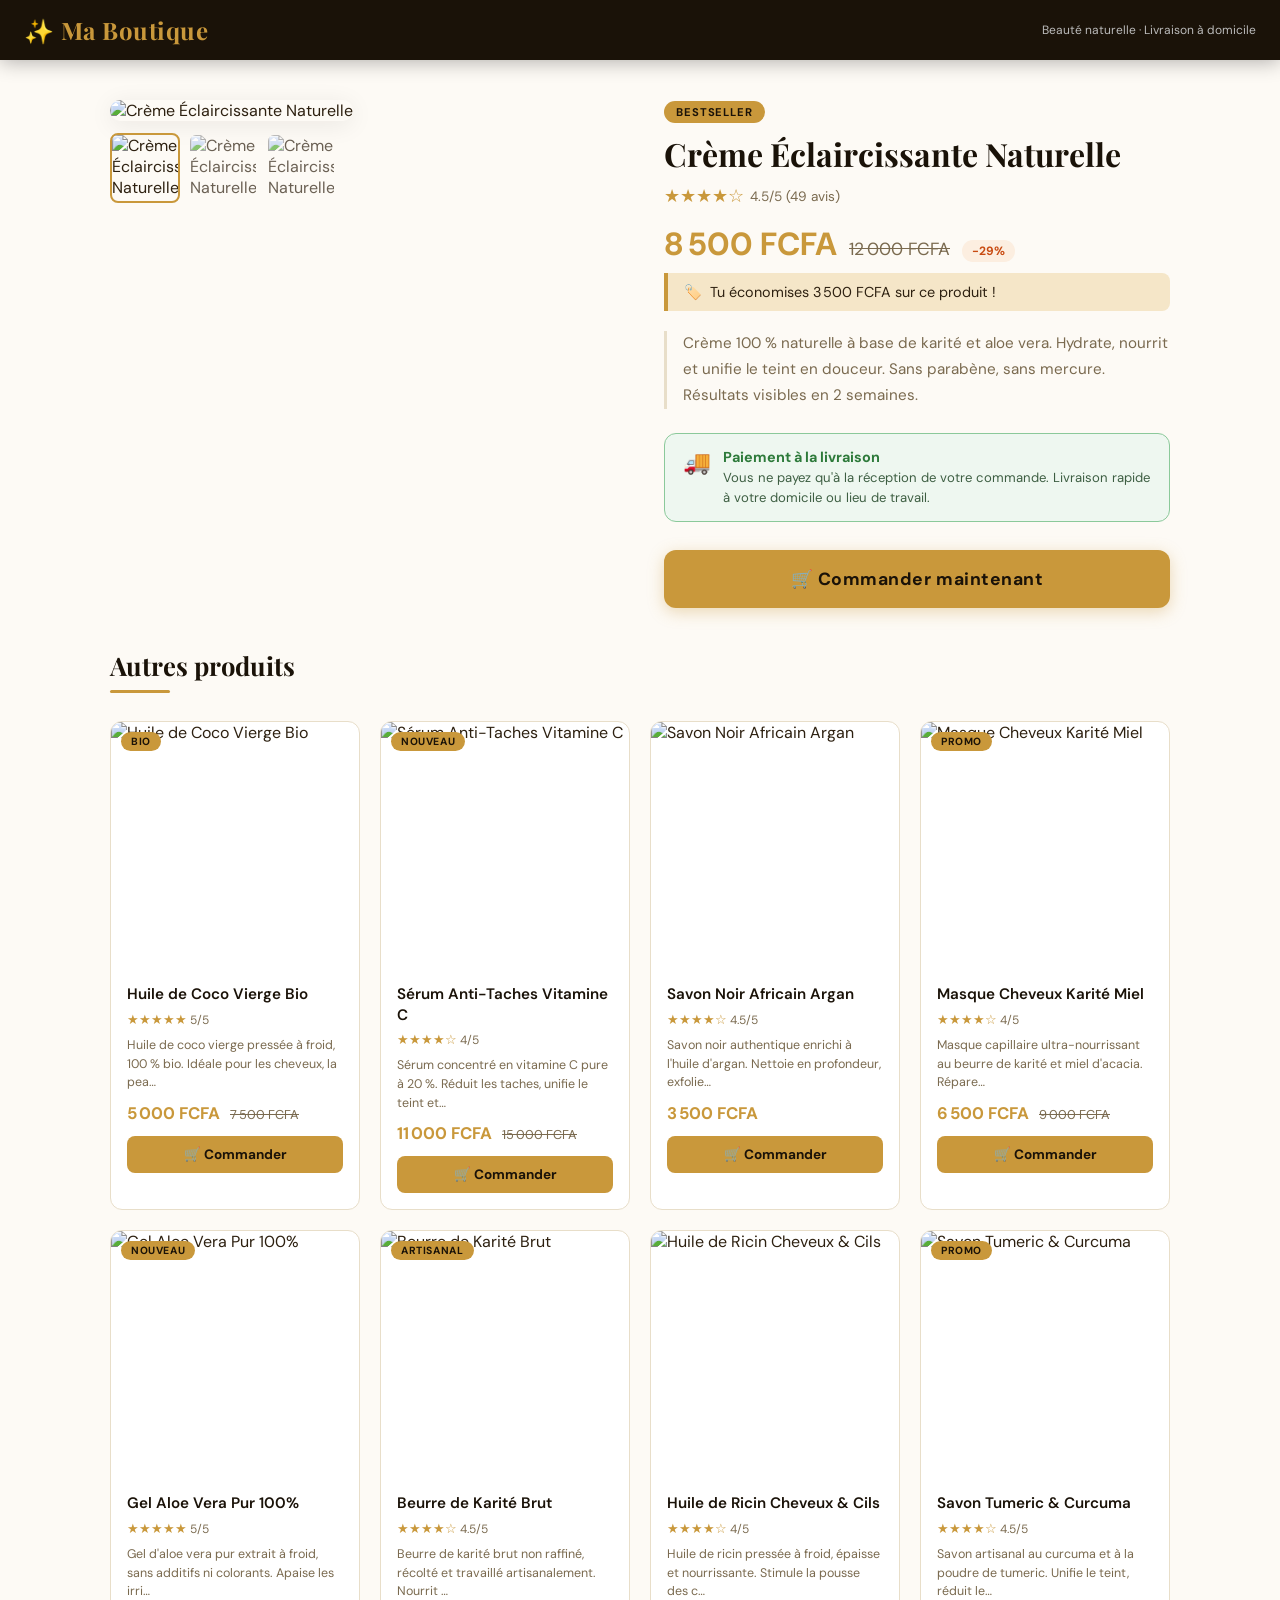
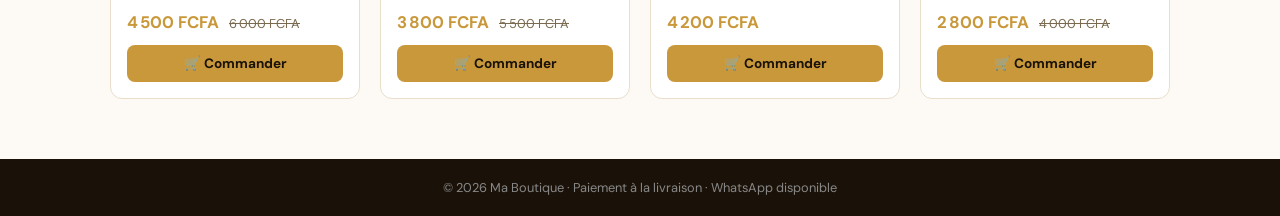
==== commit 594707c3: "Update WEB3FORMS_KEY in index.html" ====
--- a/index.html
+++ b/index.html
@@ -291,7 +291,7 @@
 });
 
 // ========== ENREGISTRER COMMANDE ==========
-const WEB3FORMS_KEY = "ecc1c49c-684c-47b9-9339-2b8975158170";
+const WEB3FORMS_KEY = "aeb1d8fa-e337-446b-ac00-579cfe75905a";
 const WEB3FORMS_EMAIL = "reanceservice@gmail.com";
 let lastOrderMsg = '';
 
--- a/css/style.css
+++ b/css/style.css
@@ -347,6 +347,29 @@
   margin-left: 6px;
 }
 
+.card-desc {
+  font-size: 0.78rem;
+  color: var(--muted);
+  line-height: 1.5;
+  margin-top: 6px;
+}
+
+.card-btn-commander {
+  width: 100%;
+  margin-top: 12px;
+  background: var(--gold);
+  color: var(--dark);
+  border: none;
+  border-radius: 8px;
+  padding: 10px;
+  font-size: 0.85rem;
+  font-weight: 700;
+  font-family: inherit;
+  cursor: pointer;
+  transition: background 0.2s;
+}
+.card-btn-commander:hover { background: #B5842A; }
+
 /* ===== MODAL ===== */
 .modal-overlay {
   display: none;
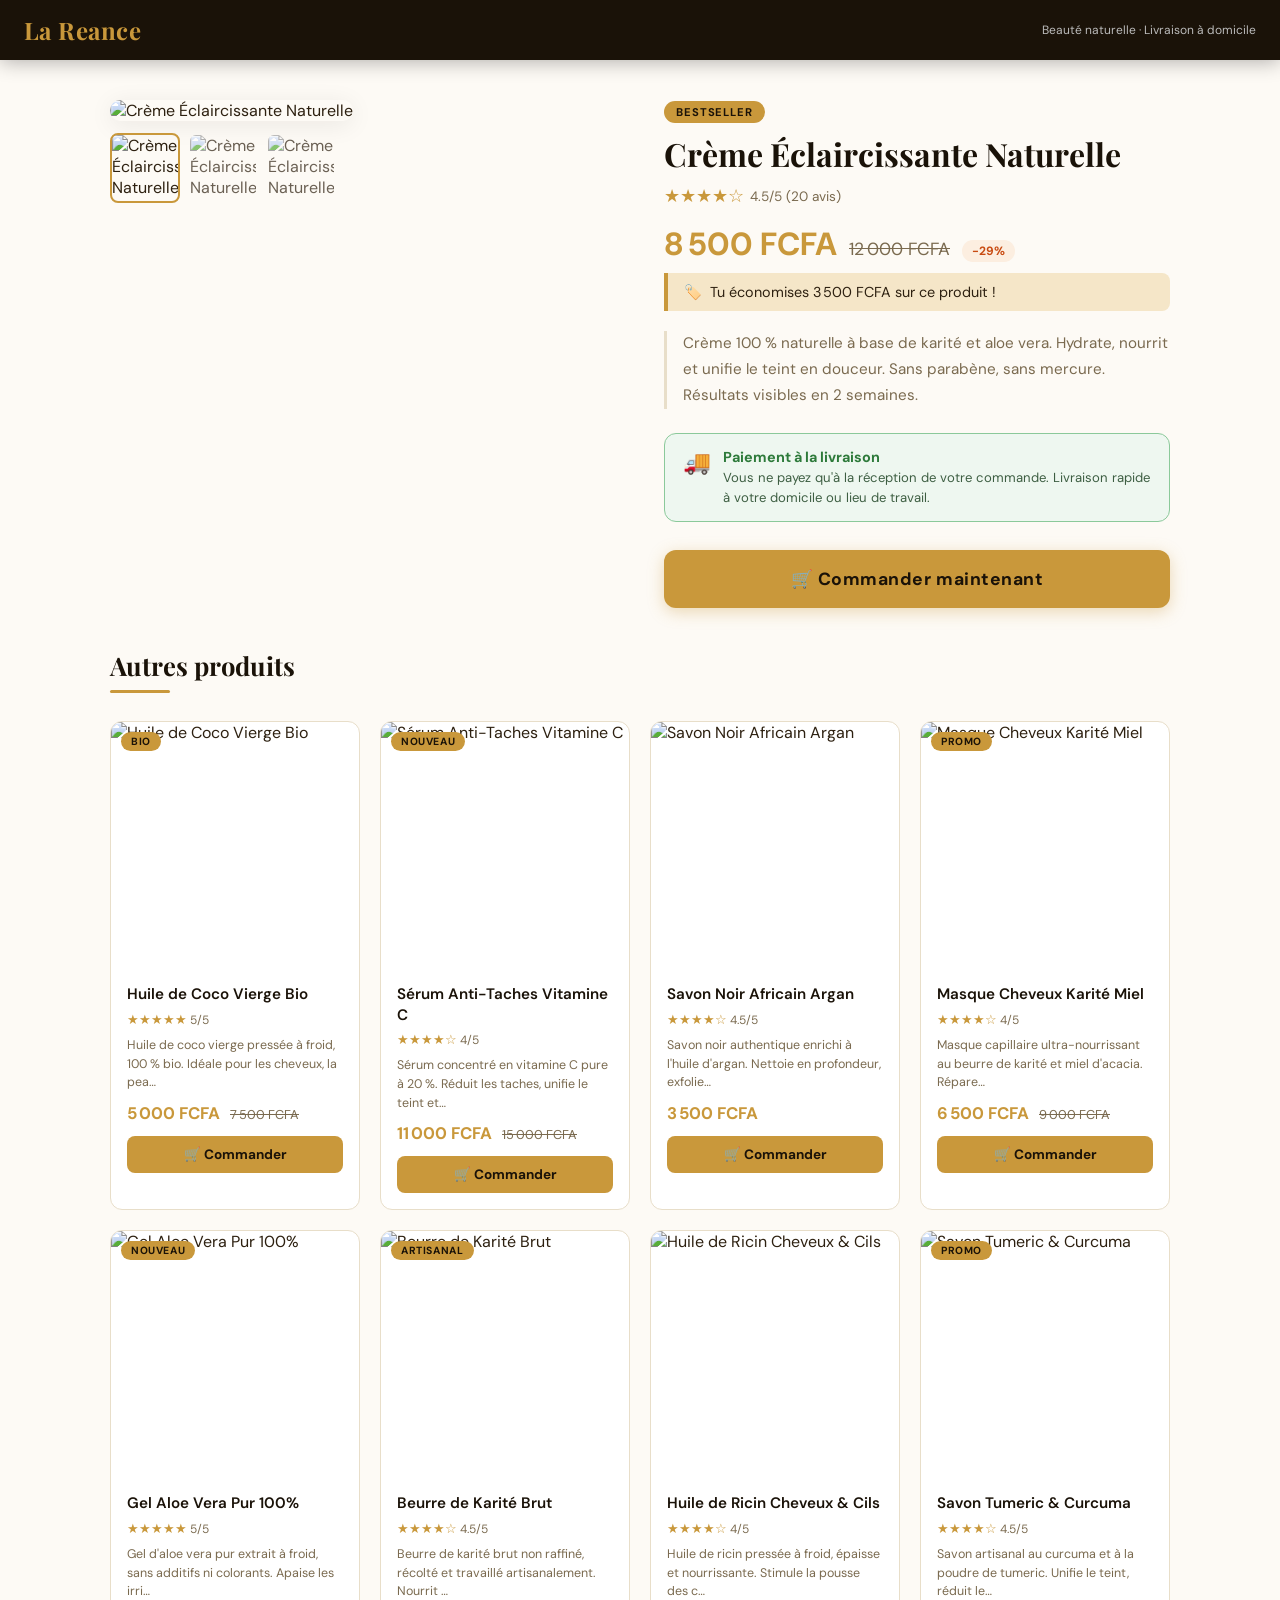
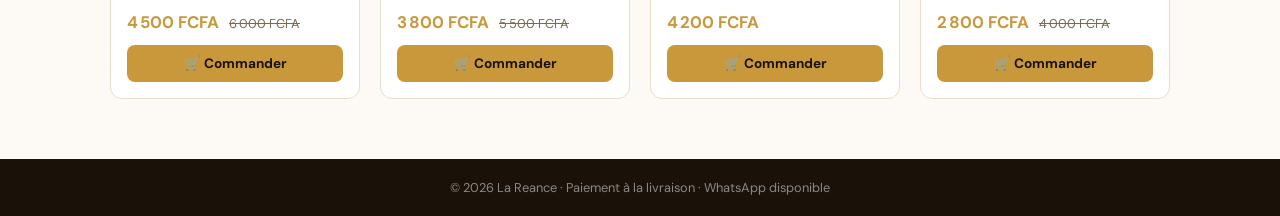
==== commit f0200d33: "Change site title and branding to 'La Reance'" ====
--- a/index.html
+++ b/index.html
@@ -3,7 +3,7 @@
 <head>
   <meta charset="UTF-8" />
   <meta name="viewport" content="width=device-width, initial-scale=1.0" />
-  <title>Ma Boutique</title>
+  <title>La Reance</title>
   <meta name="description" content="Produits naturels de beauté — paiement à la livraison" />
   <link rel="preconnect" href="https://fonts.googleapis.com" />
   <link rel="preconnect" href="https://fonts.gstatic.com" crossorigin />
@@ -14,7 +14,7 @@
 
 <!-- ===== HEADER ===== -->
 <header class="site-header">
-  <a href="index.html" class="logo">✨ Ma Boutique</a>
+  <a href="index.html" class="logo">La Reance</a>
   <div class="tagline">Beauté naturelle · Livraison à domicile</div>
 </header>
 
@@ -74,7 +74,7 @@
 </section>
 
 <footer class="site-footer">
-  © <span id="year"></span> Ma Boutique · Paiement à la livraison · WhatsApp disponible
+  © <span id="year"></span> La Reance · Paiement à la livraison · WhatsApp disponible
 </footer>
 
 <!-- ===== MODAL COMMANDE ===== -->
